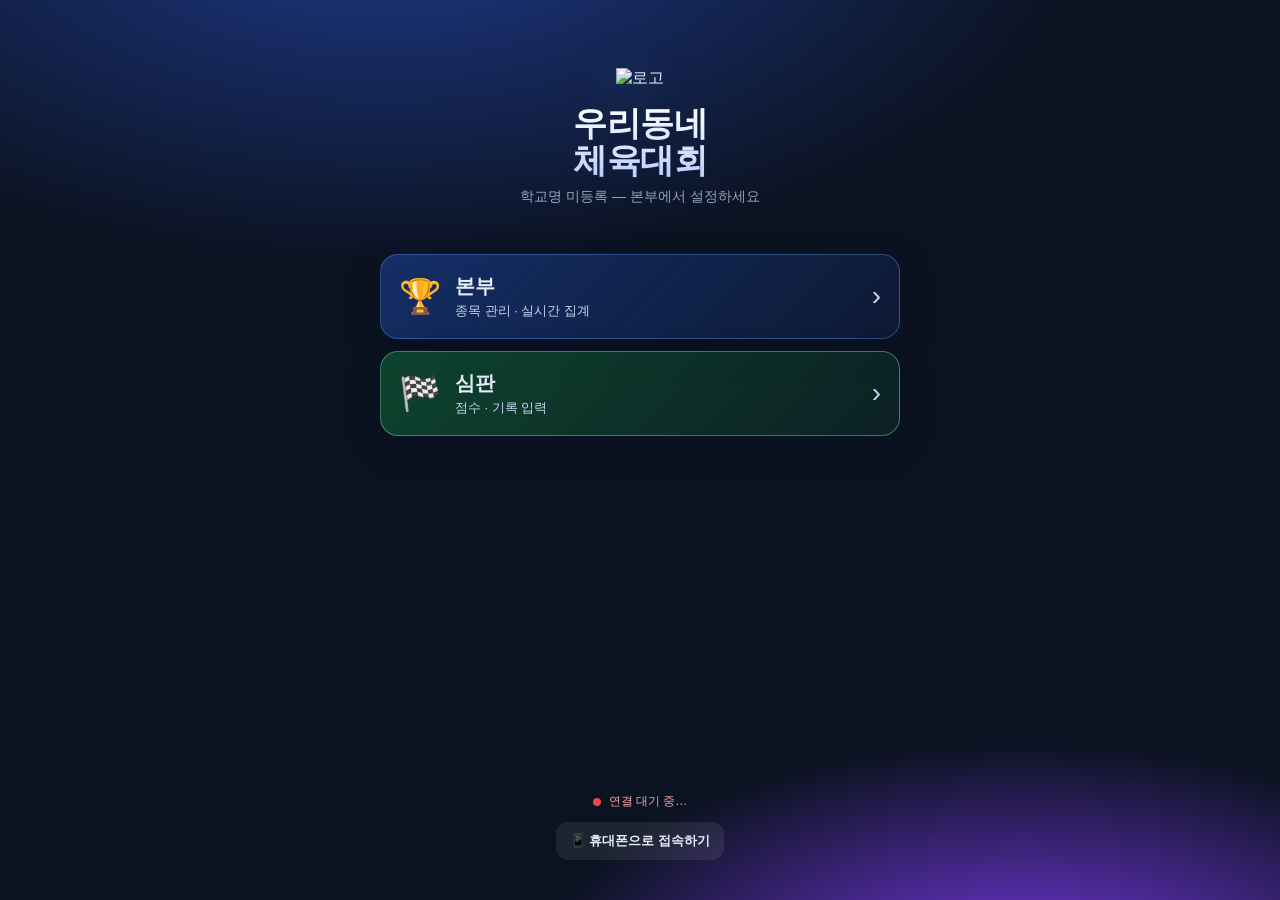
==== index.html @ 7d0a90d1 "Add files via upload" ====
<!DOCTYPE html>
<html lang="ko">
<head>
  <meta charset="UTF-8" />
  <meta name="viewport" content="width=device-width, initial-scale=1.0, maximum-scale=1.0, user-scalable=no, viewport-fit=cover" />
  <meta name="theme-color" content="#1e3a8a" />
  <meta name="apple-mobile-web-app-capable" content="yes" />
  <meta name="apple-mobile-web-app-status-bar-style" content="black-translucent" />
  <meta name="apple-mobile-web-app-title" content="우리동네 체육대회" />
  <link rel="icon" type="image/svg+xml" href="./icons/icon.svg" />
  <title>우리동네 체육대회</title>
  <link rel="stylesheet" href="./css/style.css" />
</head>
<body class="home-body">
  <div class="home-wrap">
    <div class="home-hero">
      <div class="home-logo">
        <img src="./icons/icon.svg" alt="로고" />
      </div>
      <h1>우리동네<br/>체육대회</h1>
      <p class="home-school" id="homeSchool">학교명 불러오는 중…</p>
    </div>

    <div class="home-actions">
      <button class="role-card role-hq" data-role="hq">
        <div class="role-icon">🏆</div>
        <div class="role-text">
          <div class="role-title">본부</div>
          <div class="role-sub">종목 관리 · 실시간 집계</div>
        </div>
        <div class="role-arrow">›</div>
      </button>

      <button class="role-card role-judge" data-role="judge">
        <div class="role-icon">🏁</div>
        <div class="role-text">
          <div class="role-title">심판</div>
          <div class="role-sub">점수 · 기록 입력</div>
        </div>
        <div class="role-arrow">›</div>
      </button>
    </div>

    <div class="home-footer">
      <span id="connectionStatus" class="conn-dot conn-off">연결 확인 중</span>
      <div class="spacer"></div>
      <button id="showConnectBtn" class="btn btn-ghost" style="font-size:13px;padding:10px 14px;">
        📱 휴대폰으로 접속하기
      </button>
    </div>
  </div>

  <!-- 접속 QR 모달 -->
  <div id="connectModal" class="modal-backdrop hidden" style="align-items:center;">
    <div class="modal" style="max-width: 440px; text-align:center;">
      <h3 style="margin:0 0 6px">휴대폰에서 접속</h3>

      <!-- 탭: 데이터망 / Wi-Fi -->
      <div class="seg" id="connTabs" style="max-width:320px;margin:0 auto 14px;">
        <button data-ctab="tunnel" class="active">📶 데이터망 (어디서든)</button>
        <button data-ctab="local">📡 같은 Wi-Fi</button>
      </div>

      <!-- 데이터망 패널 -->
      <div id="cpanel-tunnel">
        <div id="tunnelReady" class="hidden">
          <div id="qrWrap" style="background:#fff;padding:12px;border-radius:14px;display:inline-block;width:300px;height:300px;box-sizing:content-box;"></div>
          <div id="tunnelUrl" style="margin-top:14px;font-family:Consolas,monospace;font-size:14px;font-weight:700;color:#93c5fd;word-break:break-all;">-</div>
          <p class="small muted" style="margin-top:10px">
            🚀 LTE/5G 데이터로도 접속 가능. 같은 Wi-Fi 필요 없음.
          </p>
        </div>
        <div id="tunnelLoading">
          <div style="padding:40px 20px">
            <div class="spinner" style="margin:0 auto 14px"></div>
            <div id="tunnelStatusText" class="small muted">공개 주소 생성 중... (최초 실행 시 1~2분 소요)</div>
          </div>
        </div>
        <div id="tunnelError" class="hidden">
          <p style="color:#fca5a5">⚠ 공개 주소 생성 실패</p>
          <p id="tunnelErrorMsg" class="small muted"></p>
          <p class="small muted">
            인터넷 연결을 확인하거나 PC 창을 닫고 <code>run.bat</code>을 다시 실행해 보세요.<br/>
            옆 탭의 <b>Wi-Fi 접속</b>은 사용 가능합니다.
          </p>
        </div>
      </div>

      <!-- 로컬 Wi-Fi 패널 -->
      <div id="cpanel-local" class="hidden">
        <div id="qrWrapLocal" style="background:#fff;padding:12px;border-radius:14px;display:inline-block;width:300px;height:300px;box-sizing:content-box;"></div>
        <div id="localUrl" style="margin-top:14px;font-family:Consolas,monospace;font-size:16px;font-weight:700;color:#86efac;word-break:break-all;">-</div>
        <p class="small muted" style="margin-top:10px">
          💡 PC와 같은 Wi-Fi에 연결된 휴대폰만 접속 가능.
        </p>
      </div>

      <div class="spacer"></div>
      <button class="btn btn-block" id="closeConnectBtn">닫기</button>
    </div>
  </div>

  <script type="module" src="./js/home.js"></script>
</body>
</html>
---- css/style.css ----
/* ===== 기본 리셋 ===== */
* { box-sizing: border-box; -webkit-tap-highlight-color: transparent; }
html, body {
  margin: 0; padding: 0;
  font-family: -apple-system, BlinkMacSystemFont, "Segoe UI", "Apple SD Gothic Neo",
    "Noto Sans KR", "Malgun Gothic", Roboto, Helvetica, Arial, sans-serif;
  color: #0f172a;
  background: #0b1220;
  overscroll-behavior-y: contain;
  -webkit-font-smoothing: antialiased;
  user-select: none;
}
body {
  min-height: 100vh;
  min-height: 100dvh;
  padding: env(safe-area-inset-top) env(safe-area-inset-right)
           env(safe-area-inset-bottom) env(safe-area-inset-left);
}
button { font-family: inherit; cursor: pointer; border: none; background: none; color: inherit; }
input, select, textarea { font-family: inherit; font-size: 16px; }

/* ===== 공용 ===== */
.app-bg {
  background: linear-gradient(180deg, #0b1220 0%, #111b33 60%, #0b1220 100%);
  min-height: 100vh; min-height: 100dvh;
  color: #e6edf7;
}

.topbar {
  display: flex; align-items: center; gap: 12px;
  padding: 14px 16px;
  position: sticky; top: 0; z-index: 40;
  background: rgba(11, 18, 32, 0.85);
  backdrop-filter: saturate(160%) blur(10px);
  -webkit-backdrop-filter: saturate(160%) blur(10px);
  border-bottom: 1px solid rgba(255,255,255,0.06);
}
.topbar .back {
  width: 40px; height: 40px; border-radius: 12px;
  display: grid; place-items: center;
  background: rgba(255,255,255,0.06);
  color: #e6edf7; font-size: 20px;
}
.topbar .title { font-weight: 700; font-size: 17px; flex: 1; }
.topbar .sub { font-size: 12px; color: #93a4c0; }

.section {
  padding: 16px;
  max-width: 640px;
  margin: 0 auto;
}
.card {
  background: rgba(255,255,255,0.04);
  border: 1px solid rgba(255,255,255,0.06);
  border-radius: 16px;
  padding: 16px;
  margin-bottom: 12px;
}
.card h2 { margin: 0 0 12px; font-size: 15px; color: #cfe0ff; font-weight: 700; }
.input {
  width: 100%; padding: 14px 14px;
  border-radius: 12px;
  border: 1px solid rgba(255,255,255,0.1);
  background: rgba(0,0,0,0.25);
  color: #e6edf7;
  font-size: 16px;
  outline: none;
}
.input:focus { border-color: #60a5fa; box-shadow: 0 0 0 3px rgba(96,165,250,0.25); }

.btn {
  display: inline-flex; align-items: center; justify-content: center; gap: 8px;
  padding: 14px 18px;
  border-radius: 12px;
  font-weight: 700; font-size: 16px;
  background: #2563eb; color: #fff;
  transition: transform .06s ease, opacity .2s ease, background .2s;
}
.btn:active { transform: scale(0.98); }
.btn:disabled { opacity: .5; }
.btn-ghost { background: rgba(255,255,255,0.08); color: #e6edf7; }
.btn-danger { background: #ef4444; }
.btn-success { background: #16a34a; }
.btn-block { width: 100%; }

.row { display: flex; gap: 8px; align-items: center; }
.row > * { flex: 1; }
.row-tight { gap: 6px; }

.muted { color: #93a4c0; }
.label { font-size: 12px; color: #93a4c0; margin-bottom: 6px; display: block; }

.seg {
  display: flex; background: rgba(0,0,0,0.3);
  border: 1px solid rgba(255,255,255,0.08);
  border-radius: 12px; padding: 4px; gap: 4px;
}
.seg button {
  flex: 1; padding: 10px; border-radius: 8px; color: #93a4c0; font-weight: 700;
}
.seg button.active { background: #2563eb; color: #fff; }

.pill {
  display: inline-block; padding: 4px 10px; border-radius: 999px;
  font-size: 12px; font-weight: 700;
  background: rgba(96,165,250,0.15); color: #93c5fd;
  border: 1px solid rgba(96,165,250,0.3);
}
.pill-time { background: rgba(34,197,94,0.15); color: #86efac; border-color: rgba(34,197,94,0.3); }
.pill-point { background: rgba(251,146,60,0.15); color: #fdba74; border-color: rgba(251,146,60,0.3); }

/* ===== 홈 ===== */
.home-body {
  background: radial-gradient(1200px 600px at 30% -10%, #1e3a8a 0%, transparent 60%),
              radial-gradient(1000px 500px at 80% 110%, #7c3aed 0%, transparent 50%),
              #0b1220;
  color: #e6edf7;
  min-height: 100vh; min-height: 100dvh;
}
.home-wrap {
  max-width: 560px; margin: 0 auto;
  padding: 20px; min-height: 100vh; min-height: 100dvh;
  display: flex; flex-direction: column;
}
.home-hero { padding: 48px 8px 24px; text-align: center; }
.home-logo img { width: 84px; height: 84px; filter: drop-shadow(0 8px 24px rgba(96,165,250,.35)); }
.home-hero h1 {
  margin: 16px 0 8px;
  font-size: 34px; line-height: 1.1; letter-spacing: -0.5px;
  background: linear-gradient(180deg, #fff, #b9cbff);
  -webkit-background-clip: text; -webkit-text-fill-color: transparent;
}
.home-school { color: #93a4c0; margin: 0; font-size: 14px; }

.home-actions { margin-top: 24px; display: flex; flex-direction: column; gap: 12px; }
.role-card {
  display: flex; align-items: center; gap: 14px;
  width: 100%; padding: 18px 18px;
  border-radius: 18px;
  color: #e6edf7;
  text-align: left;
  background: linear-gradient(135deg, rgba(37,99,235,.35), rgba(37,99,235,.1));
  border: 1px solid rgba(96,165,250,.35);
  box-shadow: 0 10px 30px rgba(10,18,40,.35);
  transition: transform .08s ease, box-shadow .2s ease;
}
.role-card:active { transform: scale(0.985); }
.role-judge {
  background: linear-gradient(135deg, rgba(22,163,74,.35), rgba(22,163,74,.1));
  border-color: rgba(134,239,172,.4);
}
.role-icon { font-size: 34px; }
.role-text { flex: 1; }
.role-title { font-size: 20px; font-weight: 800; }
.role-sub { font-size: 13px; color: #c6d4ee; margin-top: 2px; }
.role-arrow { font-size: 28px; color: #c6d4ee; }

.home-footer { margin-top: auto; padding: 20px 0; text-align: center; }
.conn-dot {
  display: inline-flex; align-items: center; gap: 8px;
  font-size: 12px; color: #93a4c0;
}
.conn-dot::before {
  content: ""; width: 8px; height: 8px; border-radius: 50%;
  background: #64748b;
}
.conn-on { color: #86efac; }
.conn-on::before { background: #22c55e; box-shadow: 0 0 10px #22c55e; }
.conn-off { color: #fca5a5; }
.conn-off::before { background: #ef4444; }

/* ===== 토스트 ===== */
.toast-wrap {
  position: fixed; top: calc(env(safe-area-inset-top) + 12px);
  left: 0; right: 0; display: flex; justify-content: center; z-index: 200;
  pointer-events: none;
}
.toast {
  background: rgba(17, 25, 45, 0.95); color: #fff;
  padding: 12px 18px; border-radius: 999px;
  border: 1px solid rgba(255,255,255,0.12);
  font-size: 14px; font-weight: 600;
  box-shadow: 0 8px 24px rgba(0,0,0,0.35);
  animation: toastIn .25s ease;
}
@keyframes toastIn { from { opacity: 0; transform: translateY(-8px);} to {opacity:1; transform:none;} }

/* ===== 모달 ===== */
.modal-backdrop {
  position: fixed; inset: 0; background: rgba(2,6,23,0.7);
  backdrop-filter: blur(6px); -webkit-backdrop-filter: blur(6px);
  display: flex; align-items: flex-end; justify-content: center;
  z-index: 100; padding: 12px;
}
.modal {
  background: #0f172a; border: 1px solid rgba(255,255,255,0.08);
  border-radius: 20px;
  width: 100%; max-width: 520px; padding: 18px;
  color: #e6edf7;
  animation: modalIn .2s ease;
}
@keyframes modalIn { from { transform: translateY(16px); opacity: 0;} to { transform: none; opacity: 1;} }
.modal h3 { margin: 4px 0 12px; font-size: 18px; }

/* ===== 본부: 종목 리스트 ===== */
.game-item {
  display: flex; align-items: center; gap: 10px;
  padding: 14px; border-radius: 12px;
  background: rgba(255,255,255,0.04);
  border: 1px solid rgba(255,255,255,0.06);
  margin-bottom: 8px;
}
.game-item .g-name { font-weight: 700; flex: 1; }
.game-item .g-actions { display: flex; gap: 6px; }
.icon-btn {
  width: 36px; height: 36px; border-radius: 10px;
  display: grid; place-items: center;
  background: rgba(255,255,255,0.07); color: #cfe0ff;
  font-size: 16px;
}
.icon-btn.delete { background: rgba(239,68,68,0.15); color: #fca5a5; }

/* ===== 본부: 등수표 ===== */
.rank-table {
  width: 100%; border-collapse: collapse;
  color: #e6edf7;
}
.rank-table th, .rank-table td {
  padding: 10px 8px; text-align: left;
  border-bottom: 1px solid rgba(255,255,255,0.06);
  font-size: 14px;
}
.rank-table th { color: #93a4c0; font-weight: 600; font-size: 12px; }
.rank-table td.rank { font-weight: 800; width: 44px; }
.rank-1 { color: #fde68a; }
.rank-2 { color: #e2e8f0; }
.rank-3 { color: #fdba74; }

.rank-empty { padding: 24px; text-align: center; color: #93a4c0; }

/* ===== 심판: 반 선택 그리드 ===== */
.class-grid {
  display: grid; grid-template-columns: repeat(3, 1fr); gap: 8px;
}
.class-btn {
  padding: 18px 8px; border-radius: 14px;
  background: rgba(255,255,255,0.05);
  border: 1px solid rgba(255,255,255,0.08);
  color: #e6edf7; font-weight: 700; font-size: 15px;
  transition: transform .06s ease;
}
.class-btn:active { transform: scale(0.97); }
.class-btn.selected { background: #2563eb; border-color: #60a5fa; }
.class-btn .submitted { font-size: 11px; color: #86efac; margin-top: 4px; }

/* ===== 심판: 종목 리스트 ===== */
.judge-game-item {
  display: flex; align-items: center; gap: 10px;
  padding: 16px; border-radius: 14px;
  background: rgba(255,255,255,0.04);
  border: 1px solid rgba(255,255,255,0.06);
  margin-bottom: 8px;
}
.judge-game-item .jg-name { flex: 1; font-weight: 700; font-size: 16px; }
.judge-game-item .jg-done { font-size: 12px; color: #86efac; font-weight: 700; }
.judge-game-item .jg-todo { font-size: 12px; color: #fdba74; font-weight: 700; }

/* ===== 자물쇠 휠 피커 (점수) ===== */
.wheel-picker {
  height: 220px;
  position: relative;
  overflow: hidden;
  border-radius: 18px;
  background: linear-gradient(180deg, rgba(30,41,59,0.9), rgba(15,23,42,0.9));
  border: 1px solid rgba(255,255,255,0.08);
  box-shadow: inset 0 12px 24px rgba(0,0,0,0.4), inset 0 -12px 24px rgba(0,0,0,0.4);
}
.wheel-mask-top, .wheel-mask-bottom {
  position: absolute; left: 0; right: 0; height: 60px; pointer-events: none; z-index: 3;
}
.wheel-mask-top { top: 0; background: linear-gradient(180deg, rgba(15,23,42,0.95), transparent); }
.wheel-mask-bottom { bottom: 0; background: linear-gradient(0deg, rgba(15,23,42,0.95), transparent); }
.wheel-indicator {
  position: absolute; left: 10px; right: 10px; top: 50%; height: 56px;
  transform: translateY(-50%);
  border-top: 1px solid rgba(96,165,250,0.45);
  border-bottom: 1px solid rgba(96,165,250,0.45);
  background: rgba(96,165,250,0.06);
  pointer-events: none; z-index: 2;
  border-radius: 8px;
}
.wheel-scroll {
  position: absolute; inset: 0;
  overflow-y: scroll;
  scroll-snap-type: y mandatory;
  scrollbar-width: none;
  -ms-overflow-style: none;
  overscroll-behavior: contain;
  z-index: 1;
}
.wheel-scroll::-webkit-scrollbar { display: none; }
.wheel-item {
  height: 56px;
  display: flex; align-items: center; justify-content: center;
  font-size: 30px; font-weight: 800;
  color: rgba(230,237,247,0.3);
  scroll-snap-align: center;
  font-variant-numeric: tabular-nums;
  transition: color .2s ease, transform .2s ease;
  font-family: "SF Mono", "JetBrains Mono", Consolas, monospace;
}
.wheel-item.active {
  color: #e6edf7;
  text-shadow: 0 0 14px rgba(96,165,250,.5);
}

/* ===== 타임랩 ===== */
.time-display {
  text-align: center; padding: 20px 10px;
  font-variant-numeric: tabular-nums;
  font-family: "SF Mono", "JetBrains Mono", Consolas, monospace;
  font-size: 56px; font-weight: 800;
  color: #e6edf7;
  letter-spacing: -1px;
}
.time-display .ms { font-size: 32px; color: #93c5fd; }

.time-buttons { display: flex; justify-content: center; gap: 24px; padding: 14px 0 22px; }
.circle-btn {
  width: 110px; height: 110px; border-radius: 50%;
  font-size: 20px; font-weight: 800;
  color: #fff;
  display: grid; place-items: center;
  background: #16a34a;
  box-shadow: 0 16px 40px rgba(22,163,74,0.35), inset 0 -6px 12px rgba(0,0,0,0.25);
  transition: transform .08s ease, background .2s ease, box-shadow .2s ease;
  border: 4px solid rgba(255,255,255,0.15);
}
.circle-btn:active { transform: scale(0.95); }
.circle-btn.stop {
  background: #ef4444;
  box-shadow: 0 16px 40px rgba(239,68,68,0.35), inset 0 -6px 12px rgba(0,0,0,0.25);
}
.circle-btn.reset {
  background: rgba(255,255,255,0.1);
  box-shadow: none;
  border-color: rgba(255,255,255,0.2);
}
.circle-btn:disabled {
  opacity: .4;
}

/* ===== 실시간 현황 테이블(본부) ===== */
.progress-grid {
  display: grid; grid-template-columns: repeat(6, 1fr); gap: 6px;
  margin-top: 6px;
}
.progress-cell {
  padding: 8px 0; text-align: center;
  background: rgba(255,255,255,0.04);
  border: 1px solid rgba(255,255,255,0.06);
  border-radius: 8px;
  font-size: 12px; font-weight: 700; color: #93a4c0;
}
.progress-cell.done { background: rgba(22,163,74,0.15); border-color: rgba(134,239,172,0.35); color: #86efac; }

/* ===== 유틸 ===== */
.spacer { height: 12px; }
.center { text-align: center; }
.small { font-size: 12px; }
.hidden { display: none !important; }
.empty {
  padding: 32px 16px; text-align: center; color: #93a4c0; font-size: 14px;
}

/* 스피너 */
.spinner {
  width: 36px; height: 36px;
  border: 4px solid rgba(255,255,255,0.1);
  border-top-color: #60a5fa;
  border-radius: 50%;
  animation: spin 1s linear infinite;
}
@keyframes spin { to { transform: rotate(360deg); } }
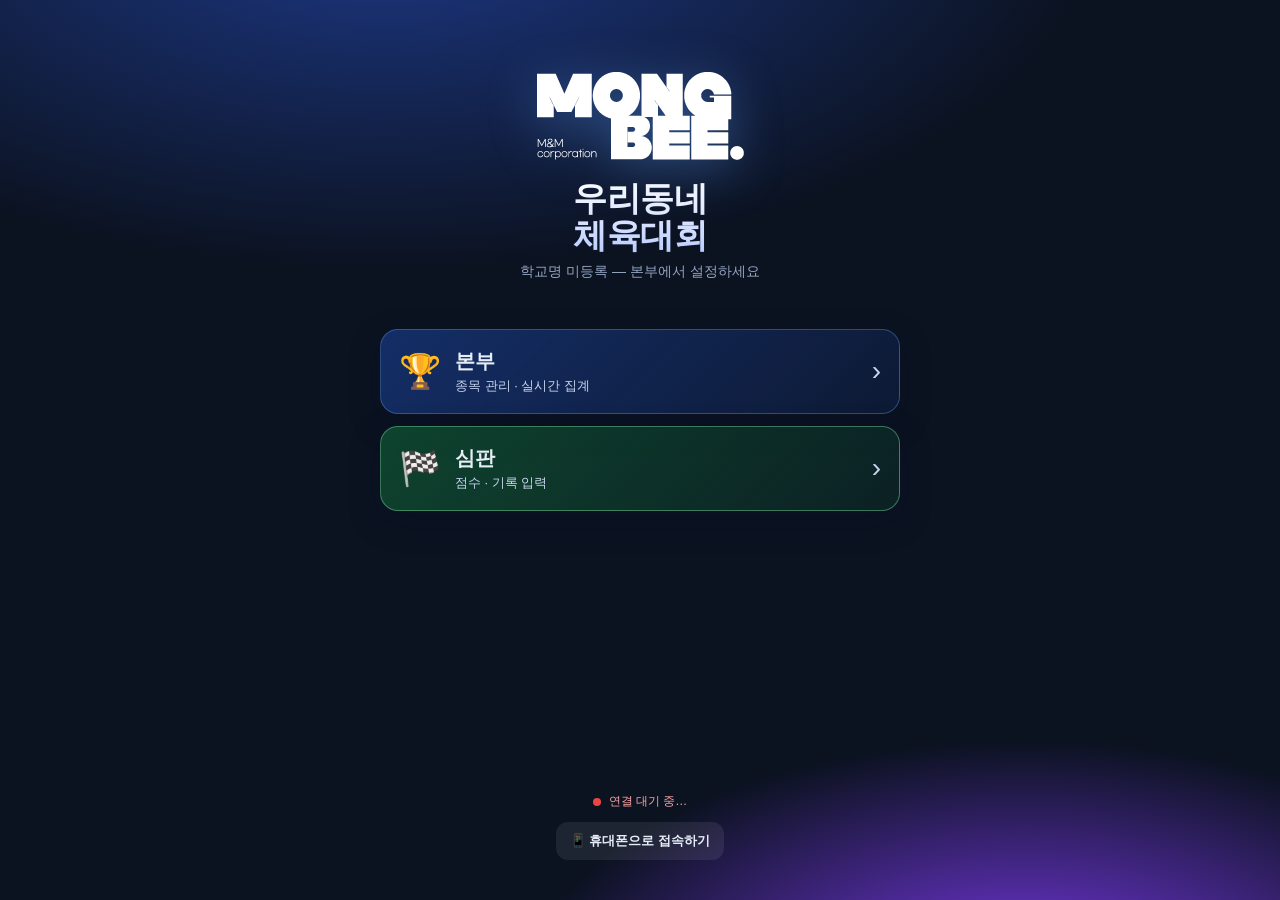
==== commit b18cab83: "Add files via upload" ====
--- a/index.html
+++ b/index.html
@@ -7,7 +7,7 @@
   <meta name="apple-mobile-web-app-capable" content="yes" />
   <meta name="apple-mobile-web-app-status-bar-style" content="black-translucent" />
   <meta name="apple-mobile-web-app-title" content="우리동네 체육대회" />
-  <link rel="icon" type="image/svg+xml" href="./icons/icon.svg" />
+  <link rel="icon" type="image/png" href="./icons/logo.png" />
   <title>우리동네 체육대회</title>
   <link rel="stylesheet" href="./css/style.css" />
 </head>
@@ -15,7 +15,7 @@
   <div class="home-wrap">
     <div class="home-hero">
       <div class="home-logo">
-        <img src="./icons/icon.svg" alt="로고" />
+        <img src="./icons/logo.png" alt="로고" />
       </div>
       <h1>우리동네<br/>체육대회</h1>
       <p class="home-school" id="homeSchool">학교명 불러오는 중…</p>
@@ -47,6 +47,23 @@
       <button id="showConnectBtn" class="btn btn-ghost" style="font-size:13px;padding:10px 14px;">
         📱 휴대폰으로 접속하기
       </button>
+    </div>
+  </div>
+
+  <!-- 본부 비밀번호 모달 -->
+  <div id="hqPwdModal" class="modal-backdrop hidden" style="align-items:center;">
+    <div class="modal" style="max-width: 360px; text-align:center;">
+      <h3 style="margin:0 0 6px">본부 접속</h3>
+      <p class="small muted" style="margin:0 0 14px">관리자 비밀번호를 입력하세요.</p>
+      <input id="hqPwdInput" type="password" inputmode="numeric" autocomplete="off" class="input"
+             maxlength="16" placeholder="비밀번호"
+             style="text-align:center;font-size:20px;letter-spacing:6px;" />
+      <div id="hqPwdError" class="small" style="color:#fca5a5;min-height:18px;margin-top:6px"></div>
+      <div class="spacer"></div>
+      <div class="row">
+        <button class="btn btn-ghost" id="hqPwdCancel">취소</button>
+        <button class="btn btn-success" id="hqPwdOk">확인</button>
+      </div>
     </div>
   </div>
 
--- a/css/style.css
+++ b/css/style.css
@@ -123,7 +123,15 @@
   display: flex; flex-direction: column;
 }
 .home-hero { padding: 48px 8px 24px; text-align: center; }
-.home-logo img { width: 84px; height: 84px; filter: drop-shadow(0 8px 24px rgba(96,165,250,.35)); }
+.home-logo { display: flex; justify-content: center; align-items: center; min-height: 96px; }
+.home-logo img {
+  max-width: 240px;
+  max-height: 96px;
+  width: auto;
+  height: auto;
+  object-fit: contain;
+  filter: drop-shadow(0 8px 24px rgba(96,165,250,.35));
+}
 .home-hero h1 {
   margin: 16px 0 8px;
   font-size: 34px; line-height: 1.1; letter-spacing: -0.5px;
